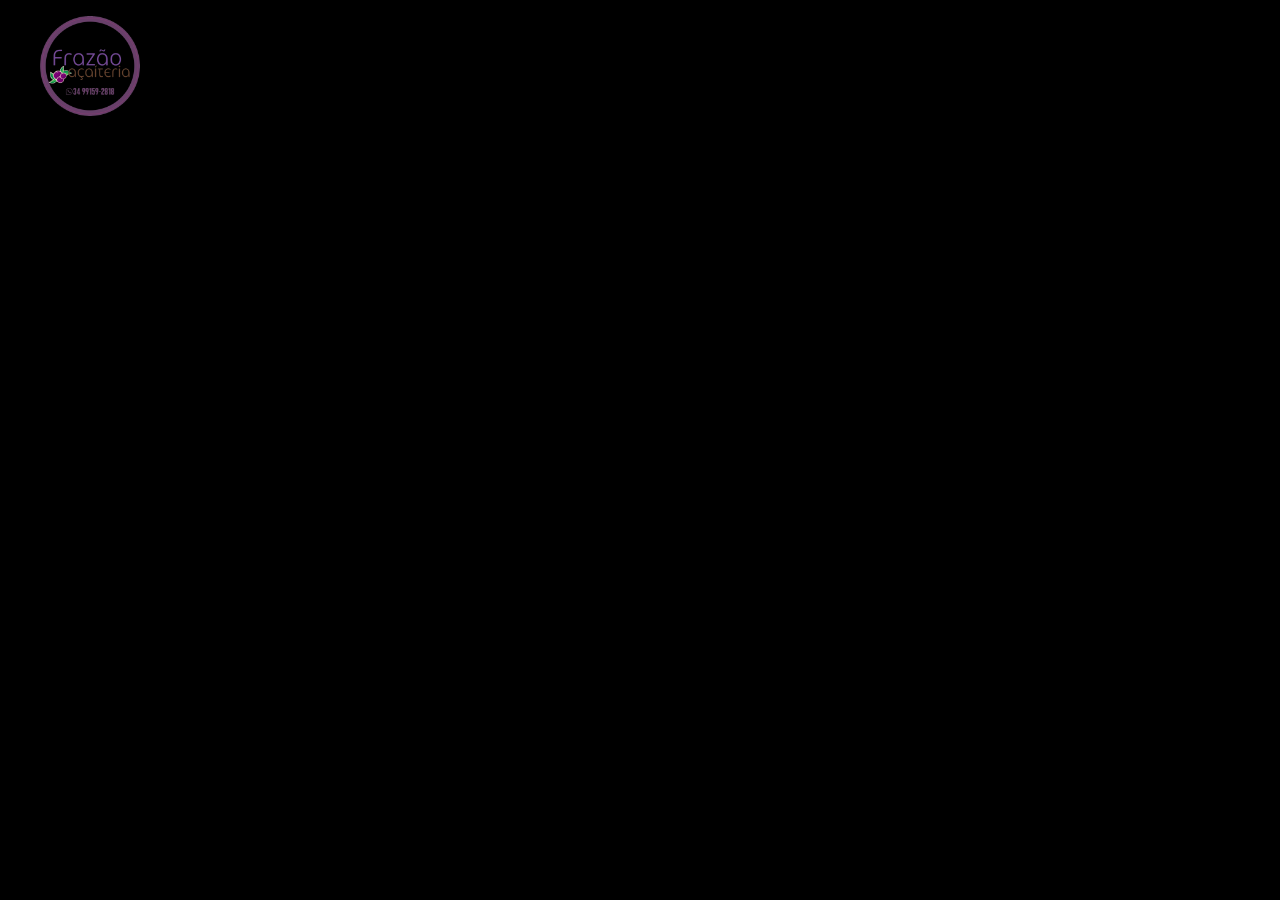
==== index.html @ e11157bc "tentativa_one" ====
<!DOCTYPE html>
<html lang="pt-br">
<head>
    <link rel="stylesheet" href="css/style.css"> 
    <meta charset="UTF-8">
    <meta name="viewport" content="width=device-width, initial-scale=1.0">
    <title>Frazao Acateria</title>
</head>
<body>
    <ul>
        <li>
            <img src="img/e2b0fdc6-7df9-4eaa-b51e-84e45c565504.png"  class="img-logo">
        </li>
    </ul>
    <div class="texto"> <!-- Caixa -->
        <h1 class="titulo">FRAZÃO AÇAITERIA</h1> <!-- Título -->
        <p class="descricao">Stranger Things é uma série de ficção científica criada pelos irmãos Duffer para a
            Netflix. Situada na cidade ficcional de Hawkins, Indiana, a trama começa no ano de 1983 com o
            desaparecimento do garoto Will.</p>
        <a class="link-info">Mais Informações</a>
    </div>
</body>
</html>
---- css/style.css ----
@import url('https://fonts.googleapis.com/css2?family=Montserrat:ital,wght@0,100..900;1,100..900&display=swap');

body {
    background-color: #000;
    margin: 0;
    padding: 0;
    font-family: "Montserrat", sans-serif;
    position: relative;
    padding-bottom: 100px;
}

.img-logo {
    height: 100px;  /* Altura */
}

.texto {
    position: absolute;
    bottom: 500px;   /* TOP - CIMA, BOTTOM - BAIXO, LEFT - ESQUERDA, RIGHT- DIREITA */
    left: 5%;
    width: 35%;
    z-index: 3;
}

.titulo {
    color: white;
    font-size: 80px;  /* Tamanho da fonte */
    margin-bottom: 5px;
    font-weight: bold; /* Grossura da fonte */
}

.descricao {
    color: white;
    font-size: 20px;
    margin-bottom: 20px;
}
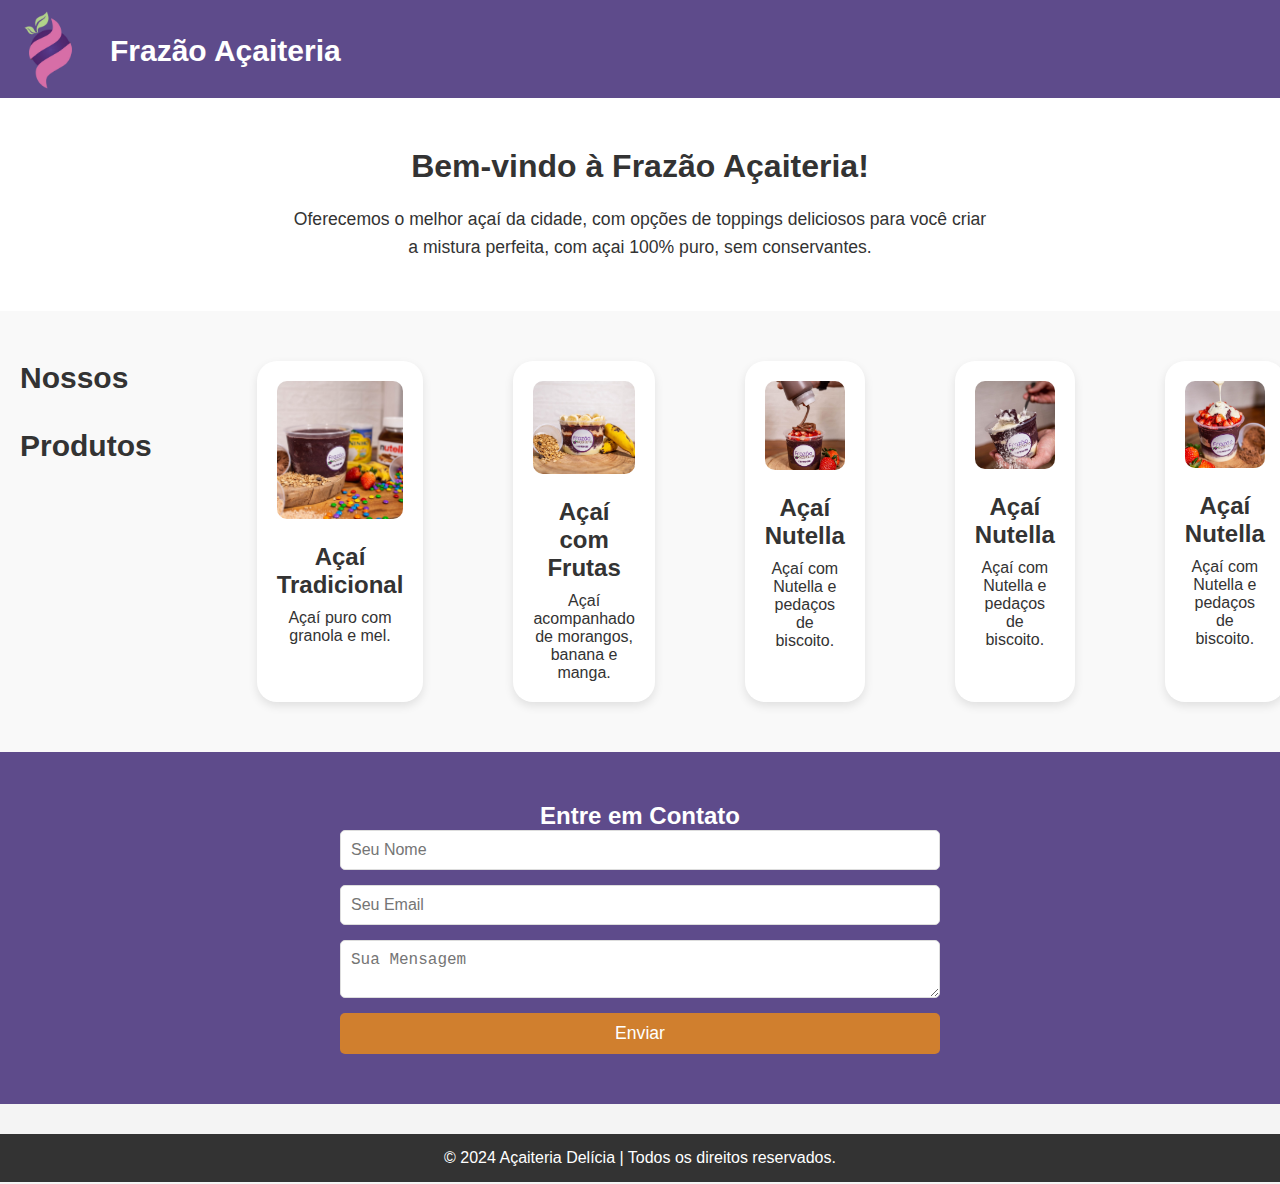
==== commit f81701f2: "up" ====
--- a/index.html
+++ b/index.html
@@ -1,23 +1,96 @@
 <!DOCTYPE html>
 <html lang="pt-br">
 <head>
-    <link rel="stylesheet" href="css/style.css"> 
     <meta charset="UTF-8">
     <meta name="viewport" content="width=device-width, initial-scale=1.0">
-    <title>Frazao Acateria</title>
+    <meta http-equiv="X-UA-Compatible" content="ie=edge">
+    <title>Frazão Açaiteria</title>
+    <link rel="stylesheet" href="css/style.css">
 </head>
 <body>
-    <ul>
-        <li>
-            <img src="img/e2b0fdc6-7df9-4eaa-b51e-84e45c565504.png"  class="img-logo">
-        </li>
-    </ul>
-    <div class="texto"> <!-- Caixa -->
-        <h1 class="titulo">FRAZÃO AÇAITERIA</h1> <!-- Título -->
-        <p class="descricao">Stranger Things é uma série de ficção científica criada pelos irmãos Duffer para a
-            Netflix. Situada na cidade ficcional de Hawkins, Indiana, a trama começa no ano de 1983 com o
-            desaparecimento do garoto Will.</p>
-        <a class="link-info">Mais Informações</a>
-    </div>
+    <!-- Cabeçalho -->
+    <header class="cabeçalho">
+        <div class="logo">
+            <img src="img/logo.png" class="img-logo">
+            <h1 class="title">Frazão Açaiteria</h1>
+        </div>
+        <nav>
+            <ul>
+                <li>
+                    <a href="#sobre">Sobre</a>
+                </li>
+                <li>
+                    <a href="#produtos">Produtos</a>
+                </li>
+                <li>
+                    <a href="#contato">Contato</a>
+                </li>
+            </ul>
+        </nav>
+    </header>
+
+    <!-- Seção sobre -->
+    <section id="sobre" class="sobre">
+        <h2>Bem-vindo à Frazão Açaiteria!</h2>
+        <p>Oferecemos o melhor açaí da cidade, com opções de toppings deliciosos para você criar a mistura perfeita, com açai 100% puro, sem conservantes.</p>
+    </section>
+
+    <!-- Seção Produtos -->
+    <section id="produtos" class="produtos">
+        <h2>Nossos<br><br>Produtos</h2>
+        <div class="card">
+            <img src="img/img 1.jpg" alt="Açaí Tradicional">
+            <h3>Açaí Tradicional</h3>
+            <p>Açaí puro com granola e mel.</p>
+        </div>
+        <div class="card-1">
+            <img src="img/img 2.jpg" alt="Açaí com Frutas">
+            <h3>Açaí com Frutas</h3>
+            <p>Açaí acompanhado de morangos, banana e manga.</p>
+        </div>
+        <div class="card-2">
+            <img src="img/img 3.jpg" alt="Açaí Nutella">
+            <h3>Açaí Nutella</h3>
+            <p>Açaí com Nutella e pedaços de biscoito.</p>
+        </div>
+        <div class="card-3">
+            <img src="img/img 4.jpg" alt="Açaí Nutella">
+            <h3>Açaí Nutella</h3>
+            <p>Açaí com Nutella e pedaços de biscoito.</p>
+        </div>
+        <div class="card-4">
+            <img src="img/img 5.jpg" alt="Açaí Nutella">
+            <h3>Açaí Nutella</h3>
+            <p>Açaí com Nutella e pedaços de biscoito.</p>
+        </div>
+        <div class="card-5">
+            <img src="img/img 6.jpg" alt="Açaí Nutella">
+            <h3>Açaí Nutella</h3>
+            <p>Açaí com Nutella e pedaços de biscoito.</p>
+        </div>
+        <div class="card-6">
+            <img src="img/img 7.jpg" alt="Açaí Nutella">
+            <h3>Açaí Nutella</h3>
+            <p>Açaí com Nutella e pedaços de biscoito.</p>
+        </div>
+    </section>
+
+    <!-- Seção Contato -->
+    <section id="contato" class="contato">
+        <h2>Entre em Contato</h2>
+        <form id="form-contato">
+            <input type="text" id="nome" placeholder="Seu Nome" required>
+            <input type="email" id="email" placeholder="Seu Email" required>
+            <textarea id="mensagem" placeholder="Sua Mensagem" required></textarea>
+            <button type="submit">Enviar</button>
+        </form>
+    </section>
+
+    <!-- Rodapé -->
+    <footer>
+        <p>&copy; 2024 Açaiteria Delícia | Todos os direitos reservados.</p>
+    </footer>
+
+    <script src="js/script_1.js"></script>
 </body>
-</html>+</html>
--- a/css/style.css
+++ b/css/style.css
@@ -1,35 +1,310 @@
-@import url('https://fonts.googleapis.com/css2?family=Montserrat:ital,wght@0,100..900;1,100..900&display=swap');
-
-body {
-    background-color: #000;
+/* Resetando estilos padrões */
+* {
     margin: 0;
     padding: 0;
-    font-family: "Montserrat", sans-serif;
-    position: relative;
-    padding-bottom: 100px;
+    box-sizing: border-box;
+}
+
+/* Corpo e fontes */
+body {
+    font-family: 'Arial', sans-serif;
+    background-color: #f4f4f4;
+    color: #333;
+}
+
+/* Cabeçalho */
+.cabeçalho {
+    background-color: #5e4b8b;
+    padding-bottom: 30px;
 }
 
 .img-logo {
-    height: 100px;  /* Altura */
-}
-
-.texto {
-    position: absolute;
-    bottom: 500px;   /* TOP - CIMA, BOTTOM - BAIXO, LEFT - ESQUERDA, RIGHT- DIREITA */
-    left: 5%;
-    width: 35%;
-    z-index: 3;
-}
-
-.titulo {
-    color: white;
-    font-size: 80px;  /* Tamanho da fonte */
-    margin-bottom: 5px;
-    font-weight: bold; /* Grossura da fonte */
-}
-
-.descricao {
-    color: white;
-    font-size: 20px;
-    margin-bottom: 20px;
-}
+    width: 100px;
+    /*altura*/
+    margin-top: 0px;
+    margin-left: 0px;
+}
+
+.title {
+    font-size: 30px;
+    color: white;
+    margin-left: 110px;
+    margin-top: -70px;
+}
+
+header nav ul {
+    list-style: none;
+    display: flex;
+    margin-left: 1300px;
+}
+
+header nav ul li {
+    margin-left: 20px;
+    margin-top: -30px;
+}
+
+header nav ul li a {
+    text-decoration: none;
+    color: white;
+    font-size: 25px;
+    
+}
+
+header nav ul li a:hover {
+    text-decoration: underline;
+    margin-top: 20px;
+}
+
+/* Seção Sobre */
+.sobre {
+    padding: 50px 20px;
+    background-color: #fff;
+    text-align: center;
+}
+
+.sobre h2 {
+    font-size: 2rem;
+    margin-bottom: 20px;
+}
+
+.sobre p {
+    font-size: 1.1rem;
+    line-height: 1.6;
+    max-width: 700px;
+    margin: 0 auto;
+}
+
+/* Seção Produtos */
+.produtos {
+    display: flex;
+    gap: 20px;
+    padding: 50px 20px;
+    background-color: #f9f9f9;
+}
+
+.produtos h2 {
+    font-size: 30px;
+    width: 200%;
+    margin-bottom: 100px;
+}
+
+.card {
+    background-color: white;
+    padding: 20px;
+    border-radius: 20px;
+    text-align: center;
+    width: auto;
+    box-shadow: 0 4px 10px rgba(0, 0, 0, 0.1);
+    margin-left: 85px;
+}
+
+.card-1 {
+    background-color: white;
+    padding: 20px;
+    border-radius: 20px;
+    text-align: center;
+    width: auto;
+    box-shadow: 0 4px 10px rgba(0, 0, 0, 0.1);
+    margin-left: 70px;
+}
+
+.card-2 {
+    background-color: white;
+    padding: 20px;
+    border-radius: 20px;
+    text-align: center;
+    width: auto;
+    box-shadow: 0 4px 10px rgba(0, 0, 0, 0.1);
+    margin-left: 70px;
+}
+
+.card-3 {
+    background-color: white;
+    padding: 20px;
+    border-radius: 20px;
+    text-align: center;
+    width: auto;
+    box-shadow: 0 4px 10px rgba(0, 0, 0, 0.1);
+    margin-left: 70px;
+}
+
+.card-4 {
+    background-color: white;
+    padding: 20px;
+    border-radius: 20px;
+    text-align: center;
+    width: auto;
+    box-shadow: 0 4px 10px rgba(0, 0, 0, 0.1);
+    margin-left: 70px;
+}
+
+.card-5 {
+    background-color: white;
+    padding: 20px;
+    border-radius: 20px;
+    text-align: center;
+    width: auto;
+    box-shadow: 0 4px 10px rgba(0, 0, 0, 0.1);
+    margin-left: 70px;
+}
+
+.card-6 {
+    background-color: white;
+    padding: 20px;
+    border-radius: 20px;
+    text-align: center;
+    width: auto;
+    box-shadow: 0 4px 10px rgba(0, 0, 0, 0.1);
+    margin-left: 70px;
+}
+
+
+.card img {
+    width: 100%;
+    height: auto;
+    border-radius: 10px;
+    margin-bottom: 20px;
+}
+
+.card-1 img {
+    width: 100%;
+    height: auto;
+    border-radius: 10px;
+    margin-bottom: 20px;
+}
+
+.card-2 img {
+    width: 100%;
+    height: auto;
+    border-radius: 10px;
+    margin-bottom: 20px;
+}
+
+.card-3 img {
+    width: 100%;
+    height: auto;
+    border-radius: 10px;
+    margin-bottom: 20px;
+}
+
+.card-4 img {
+    width: 100%;
+    height: auto;
+    border-radius: 10px;
+    margin-bottom: 20px;
+}
+
+.card-5 img {
+    width: 100%;
+    height: auto;
+    border-radius: 10px;
+    margin-bottom: 20px;
+}
+
+.card-6 img {
+    width: 100%;
+    height: auto;
+    border-radius: 10px;
+    margin-bottom: 20px;
+}
+
+
+.card h3 {
+    font-size: 1.5rem;
+    margin-bottom: 10px;
+}
+
+.card-1 h3 {
+    font-size: 1.5rem;
+    margin-bottom: 10px;
+}
+
+.card-2 h3 {
+    font-size: 1.5rem;
+    margin-bottom: 10px;
+}
+
+.card-3 h3 {
+    font-size: 1.5rem;
+    margin-bottom: 10px;
+}
+
+.card-4 h3 {
+    font-size: 1.5rem;
+    margin-bottom: 10px;
+}
+
+.card-5 h3 {
+    font-size: 1.5rem;
+    margin-bottom: 10px;
+}
+
+.card-6 h3 {
+    font-size: 1.5rem;
+    margin-bottom: 10px;
+}
+
+/* Seção Contato */
+.contato {
+    background-color: #5e4b8b;
+    color: white;
+    padding: 50px 20px;
+    text-align: center;
+}
+
+.contato form {
+    display: flex;
+    flex-direction: column;
+    gap: 15px;
+    max-width: 600px;
+    margin: 0 auto;
+}
+
+.contato input, .contato textarea {
+    padding: 10px;
+    font-size: 1rem;
+    border-radius: 5px;
+    border: 1px solid #ddd;
+    width: 100%;
+}
+
+.contato button {
+    padding: 10px 20px;
+    font-size: 1.1rem;
+    background-color: #d07f2e;
+    color: white;
+    border: none;
+    border-radius: 5px;
+    cursor: pointer;
+}
+
+.contato button:hover {
+    background-color: #b26922;
+}
+
+/* Rodapé */
+footer {
+    background-color: #333;
+    color: white;
+    text-align: center;
+    padding: 15px;
+    margin-top: 30px;
+}
+
+/* Responsividade */
+@media (max-width: 768px) {
+    .produtos {
+        flex-direction: column;
+        align-items: center;
+    }
+
+    header nav ul {
+        flex-direction: column;
+        align-items: center;
+        margin-top: 10px;
+    }
+
+    header nav ul li {
+        margin: 10px 0;
+    }
+}
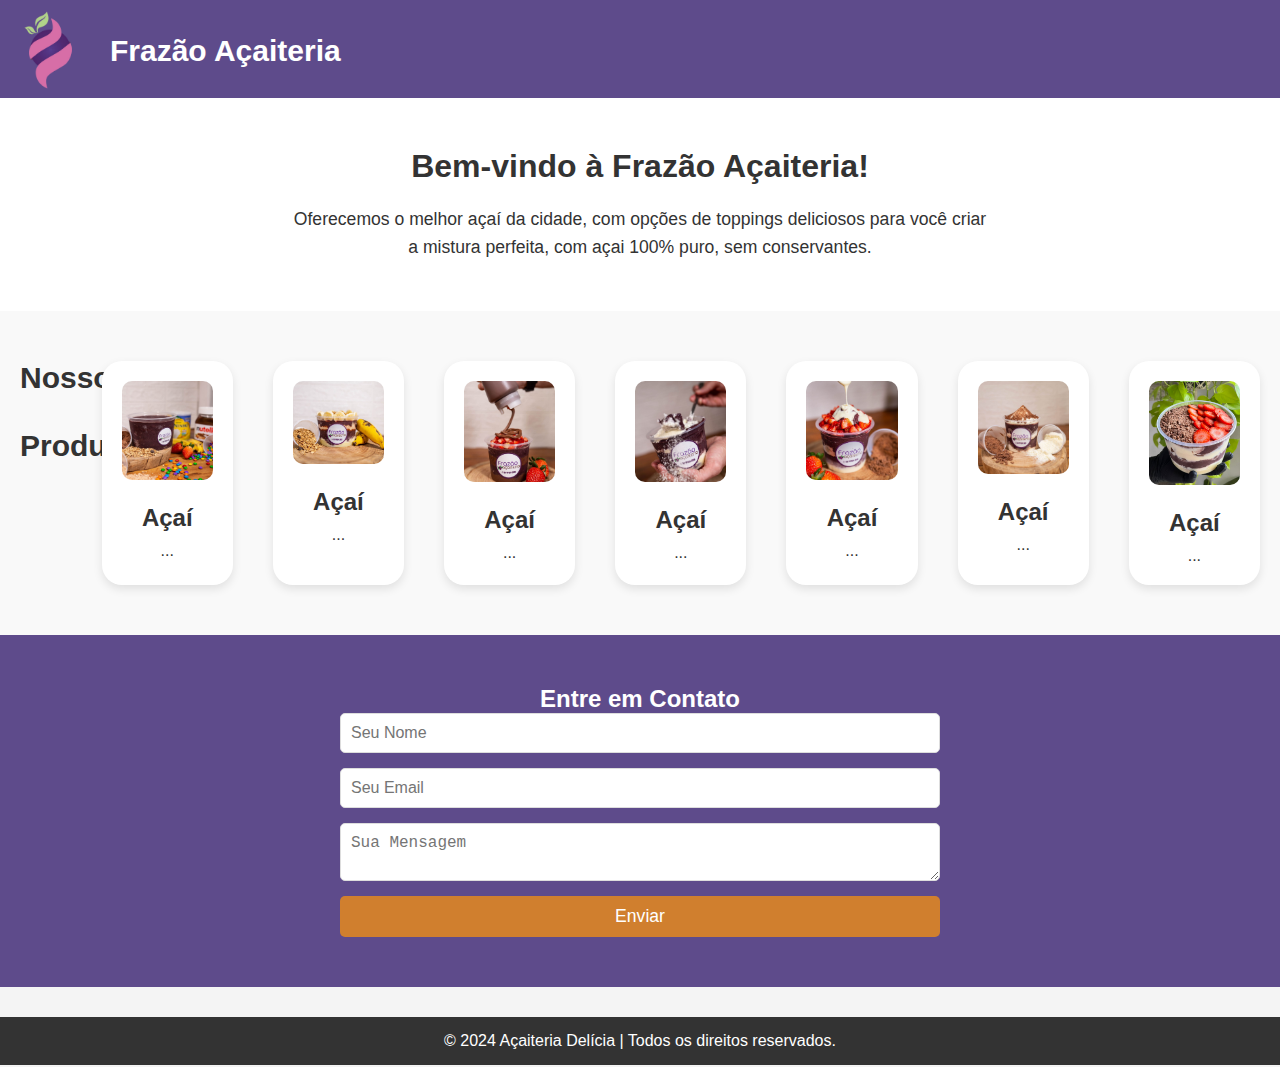
==== commit 91515ea8: "up" ====
--- a/index.html
+++ b/index.html
@@ -40,38 +40,38 @@
         <h2>Nossos<br><br>Produtos</h2>
         <div class="card">
             <img src="img/img 1.jpg" alt="Açaí Tradicional">
-            <h3>Açaí Tradicional</h3>
-            <p>Açaí puro com granola e mel.</p>
+            <h3>Açaí</h3>
+            <p>...</p>
         </div>
         <div class="card-1">
             <img src="img/img 2.jpg" alt="Açaí com Frutas">
-            <h3>Açaí com Frutas</h3>
-            <p>Açaí acompanhado de morangos, banana e manga.</p>
+            <h3>Açaí</h3>
+            <p>...</p>
         </div>
         <div class="card-2">
             <img src="img/img 3.jpg" alt="Açaí Nutella">
-            <h3>Açaí Nutella</h3>
-            <p>Açaí com Nutella e pedaços de biscoito.</p>
+            <h3>Açaí</h3>
+            <p>...</p>
         </div>
         <div class="card-3">
             <img src="img/img 4.jpg" alt="Açaí Nutella">
-            <h3>Açaí Nutella</h3>
-            <p>Açaí com Nutella e pedaços de biscoito.</p>
+            <h3>Açaí</h3>
+            <p>...</p>
         </div>
         <div class="card-4">
             <img src="img/img 5.jpg" alt="Açaí Nutella">
-            <h3>Açaí Nutella</h3>
-            <p>Açaí com Nutella e pedaços de biscoito.</p>
+            <h3>Açaí</h3>
+            <p>...</p>
         </div>
         <div class="card-5">
             <img src="img/img 6.jpg" alt="Açaí Nutella">
-            <h3>Açaí Nutella</h3>
-            <p>Açaí com Nutella e pedaços de biscoito.</p>
+            <h3>Açaí</h3>
+            <p>...</p>
         </div>
         <div class="card-6">
             <img src="img/img 7.jpg" alt="Açaí Nutella">
-            <h3>Açaí Nutella</h3>
-            <p>Açaí com Nutella e pedaços de biscoito.</p>
+            <h3>Açaí</h3>
+            <p>...</p>
         </div>
     </section>
 
--- a/css/style.css
+++ b/css/style.css
@@ -93,9 +93,9 @@
     padding: 20px;
     border-radius: 20px;
     text-align: center;
-    width: auto;
-    box-shadow: 0 4px 10px rgba(0, 0, 0, 0.1);
-    margin-left: 85px;
+    width: 2000px;
+    box-shadow: 0 4px 10px rgba(0, 0, 0, 0.1);
+    margin-left: -70px;
 }
 
 .card-1 {
@@ -103,9 +103,9 @@
     padding: 20px;
     border-radius: 20px;
     text-align: center;
-    width: auto;
-    box-shadow: 0 4px 10px rgba(0, 0, 0, 0.1);
-    margin-left: 70px;
+    width: 2000px;
+    box-shadow: 0 4px 10px rgba(0, 0, 0, 0.1);
+    margin-left: 20px;
 }
 
 .card-2 {
@@ -113,9 +113,9 @@
     padding: 20px;
     border-radius: 20px;
     text-align: center;
-    width: auto;
-    box-shadow: 0 4px 10px rgba(0, 0, 0, 0.1);
-    margin-left: 70px;
+    width: 2000px;
+    box-shadow: 0 4px 10px rgba(0, 0, 0, 0.1);
+    margin-left: 20px;
 }
 
 .card-3 {
@@ -123,9 +123,9 @@
     padding: 20px;
     border-radius: 20px;
     text-align: center;
-    width: auto;
-    box-shadow: 0 4px 10px rgba(0, 0, 0, 0.1);
-    margin-left: 70px;
+    width: 2000px;
+    box-shadow: 0 4px 10px rgba(0, 0, 0, 0.1);
+    margin-left: 20px;
 }
 
 .card-4 {
@@ -133,9 +133,9 @@
     padding: 20px;
     border-radius: 20px;
     text-align: center;
-    width: auto;
-    box-shadow: 0 4px 10px rgba(0, 0, 0, 0.1);
-    margin-left: 70px;
+    width: 2000px;
+    box-shadow: 0 4px 10px rgba(0, 0, 0, 0.1);
+    margin-left: 20px;
 }
 
 .card-5 {
@@ -143,9 +143,9 @@
     padding: 20px;
     border-radius: 20px;
     text-align: center;
-    width: auto;
-    box-shadow: 0 4px 10px rgba(0, 0, 0, 0.1);
-    margin-left: 70px;
+    width: 2000px;
+    box-shadow: 0 4px 10px rgba(0, 0, 0, 0.1);
+    margin-left: 20px;
 }
 
 .card-6 {
@@ -153,9 +153,9 @@
     padding: 20px;
     border-radius: 20px;
     text-align: center;
-    width: auto;
-    box-shadow: 0 4px 10px rgba(0, 0, 0, 0.1);
-    margin-left: 70px;
+    width: 2000px;
+    box-shadow: 0 4px 10px rgba(0, 0, 0, 0.1);
+    margin-left: 20px;
 }
 
 
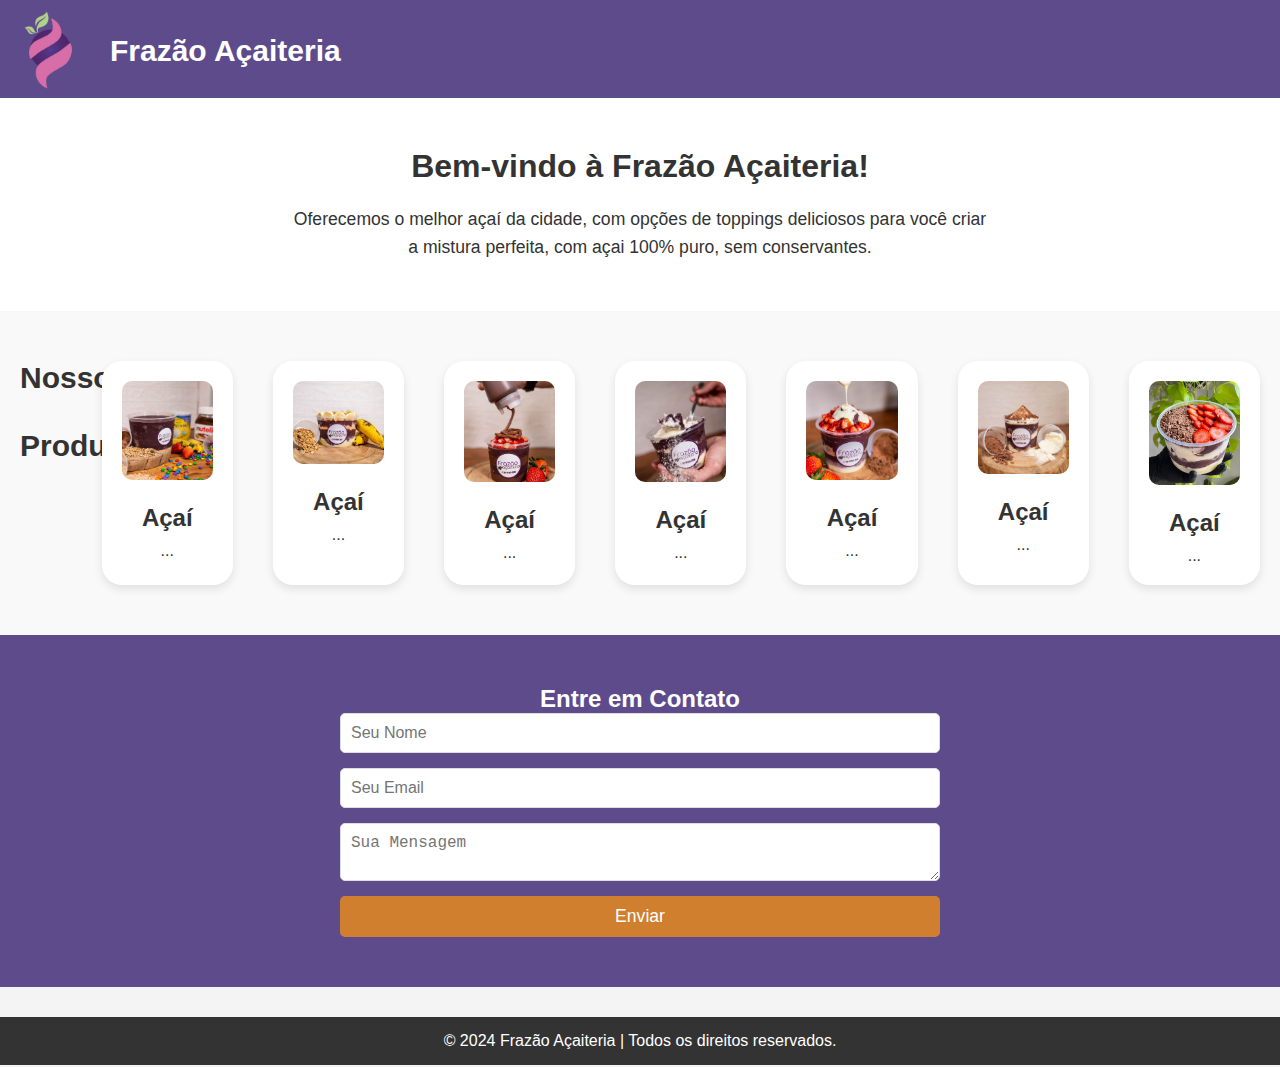
==== commit e01533c1: "up" ====
--- a/index.html
+++ b/index.html
@@ -88,7 +88,7 @@
 
     <!-- Rodapé -->
     <footer>
-        <p>&copy; 2024 Açaiteria Delícia | Todos os direitos reservados.</p>
+        <p>&copy; 2024 Frazão Açaiteria | Todos os direitos reservados.</p>
     </footer>
 
     <script src="js/script_1.js"></script>
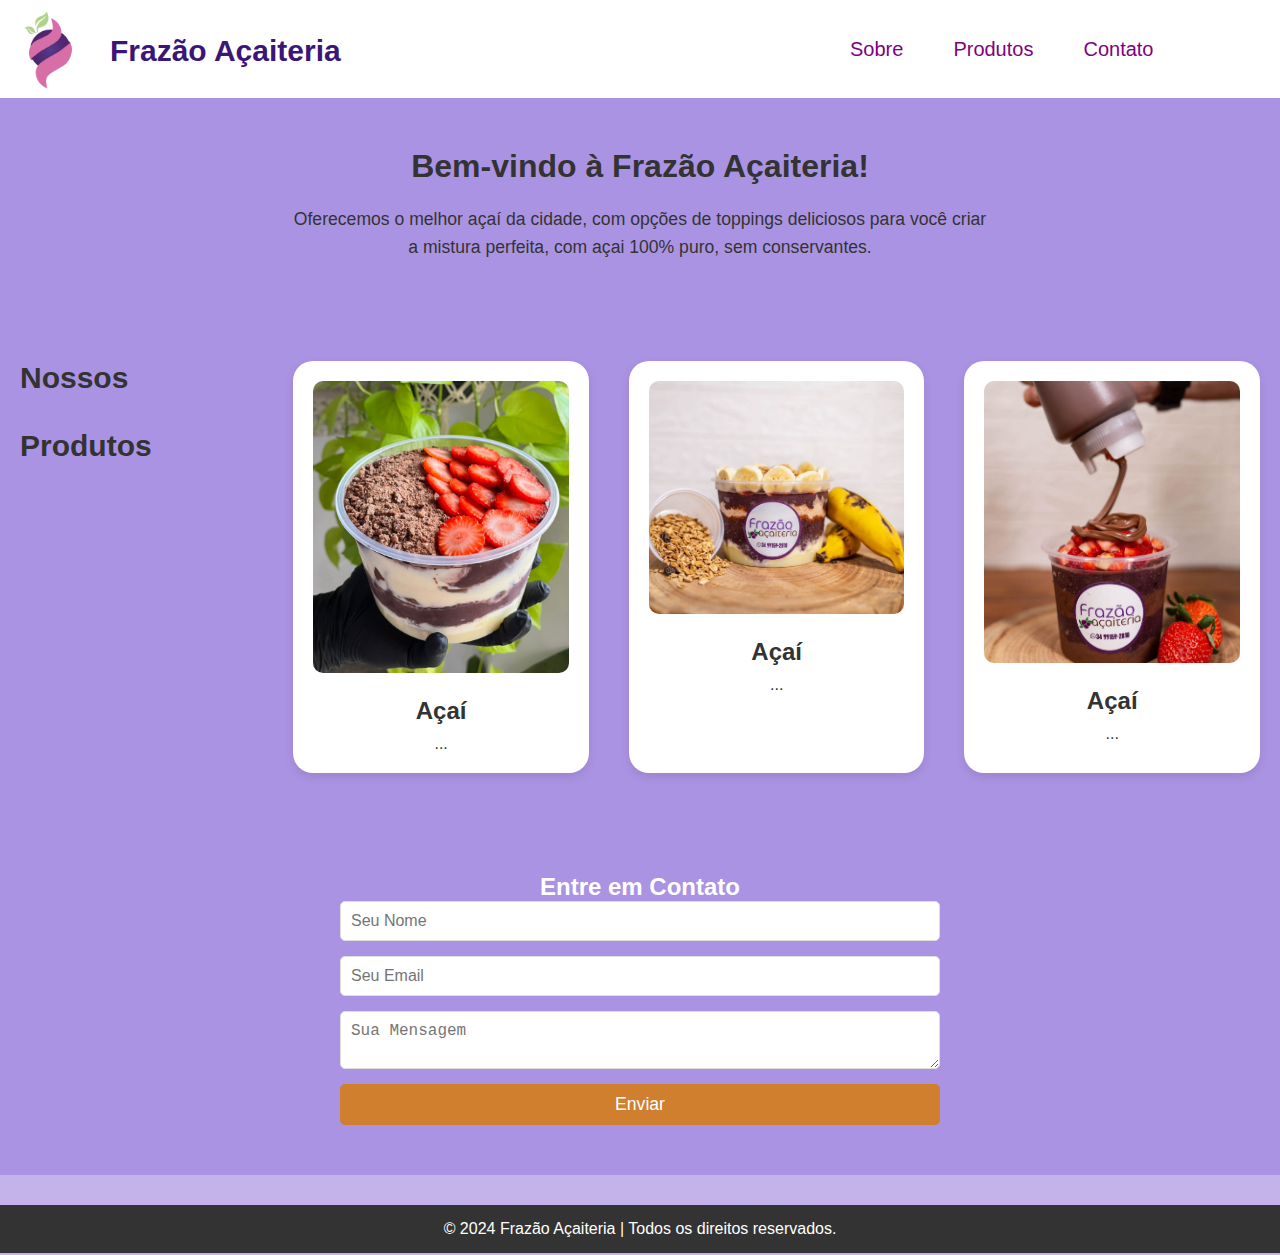
==== commit 079faa83: "up" ====
--- a/index.html
+++ b/index.html
@@ -39,7 +39,7 @@
     <section id="produtos" class="produtos">
         <h2>Nossos<br><br>Produtos</h2>
         <div class="card">
-            <img src="img/img 1.jpg" alt="Açaí Tradicional">
+            <img src="img/img 7.jpg" alt="Açaí Tradicional">
             <h3>Açaí</h3>
             <p>...</p>
         </div>
@@ -50,26 +50,6 @@
         </div>
         <div class="card-2">
             <img src="img/img 3.jpg" alt="Açaí Nutella">
-            <h3>Açaí</h3>
-            <p>...</p>
-        </div>
-        <div class="card-3">
-            <img src="img/img 4.jpg" alt="Açaí Nutella">
-            <h3>Açaí</h3>
-            <p>...</p>
-        </div>
-        <div class="card-4">
-            <img src="img/img 5.jpg" alt="Açaí Nutella">
-            <h3>Açaí</h3>
-            <p>...</p>
-        </div>
-        <div class="card-5">
-            <img src="img/img 6.jpg" alt="Açaí Nutella">
-            <h3>Açaí</h3>
-            <p>...</p>
-        </div>
-        <div class="card-6">
-            <img src="img/img 7.jpg" alt="Açaí Nutella">
             <h3>Açaí</h3>
             <p>...</p>
         </div>
--- a/css/style.css
+++ b/css/style.css
@@ -8,13 +8,13 @@
 /* Corpo e fontes */
 body {
     font-family: 'Arial', sans-serif;
-    background-color: #f4f4f4;
+    background-color: #997cdd93;
     color: #333;
 }
 
 /* Cabeçalho */
 .cabeçalho {
-    background-color: #5e4b8b;
+    background-color: white;
     padding-bottom: 30px;
 }
 
@@ -27,7 +27,7 @@
 
 .title {
     font-size: 30px;
-    color: white;
+    color: rgb(59, 22, 119);
     margin-left: 110px;
     margin-top: -70px;
 }
@@ -35,18 +35,18 @@
 header nav ul {
     list-style: none;
     display: flex;
-    margin-left: 1300px;
+    margin-left: 800px;
 }
 
 header nav ul li {
-    margin-left: 20px;
+    margin-left: 50px;
     margin-top: -30px;
 }
 
 header nav ul li a {
     text-decoration: none;
-    color: white;
-    font-size: 25px;
+    color: purple;
+    font-size: 20px;
     
 }
 
@@ -58,7 +58,7 @@
 /* Seção Sobre */
 .sobre {
     padding: 50px 20px;
-    background-color: #fff;
+    background-color: #997cdd93;
     text-align: center;
 }
 
@@ -79,7 +79,7 @@
     display: flex;
     gap: 20px;
     padding: 50px 20px;
-    background-color: #f9f9f9;
+    background-color: #997cdd93;
 }
 
 .produtos h2 {
@@ -246,7 +246,7 @@
 
 /* Seção Contato */
 .contato {
-    background-color: #5e4b8b;
+    background-color: #997cdd93;
     color: white;
     padding: 50px 20px;
     text-align: center;
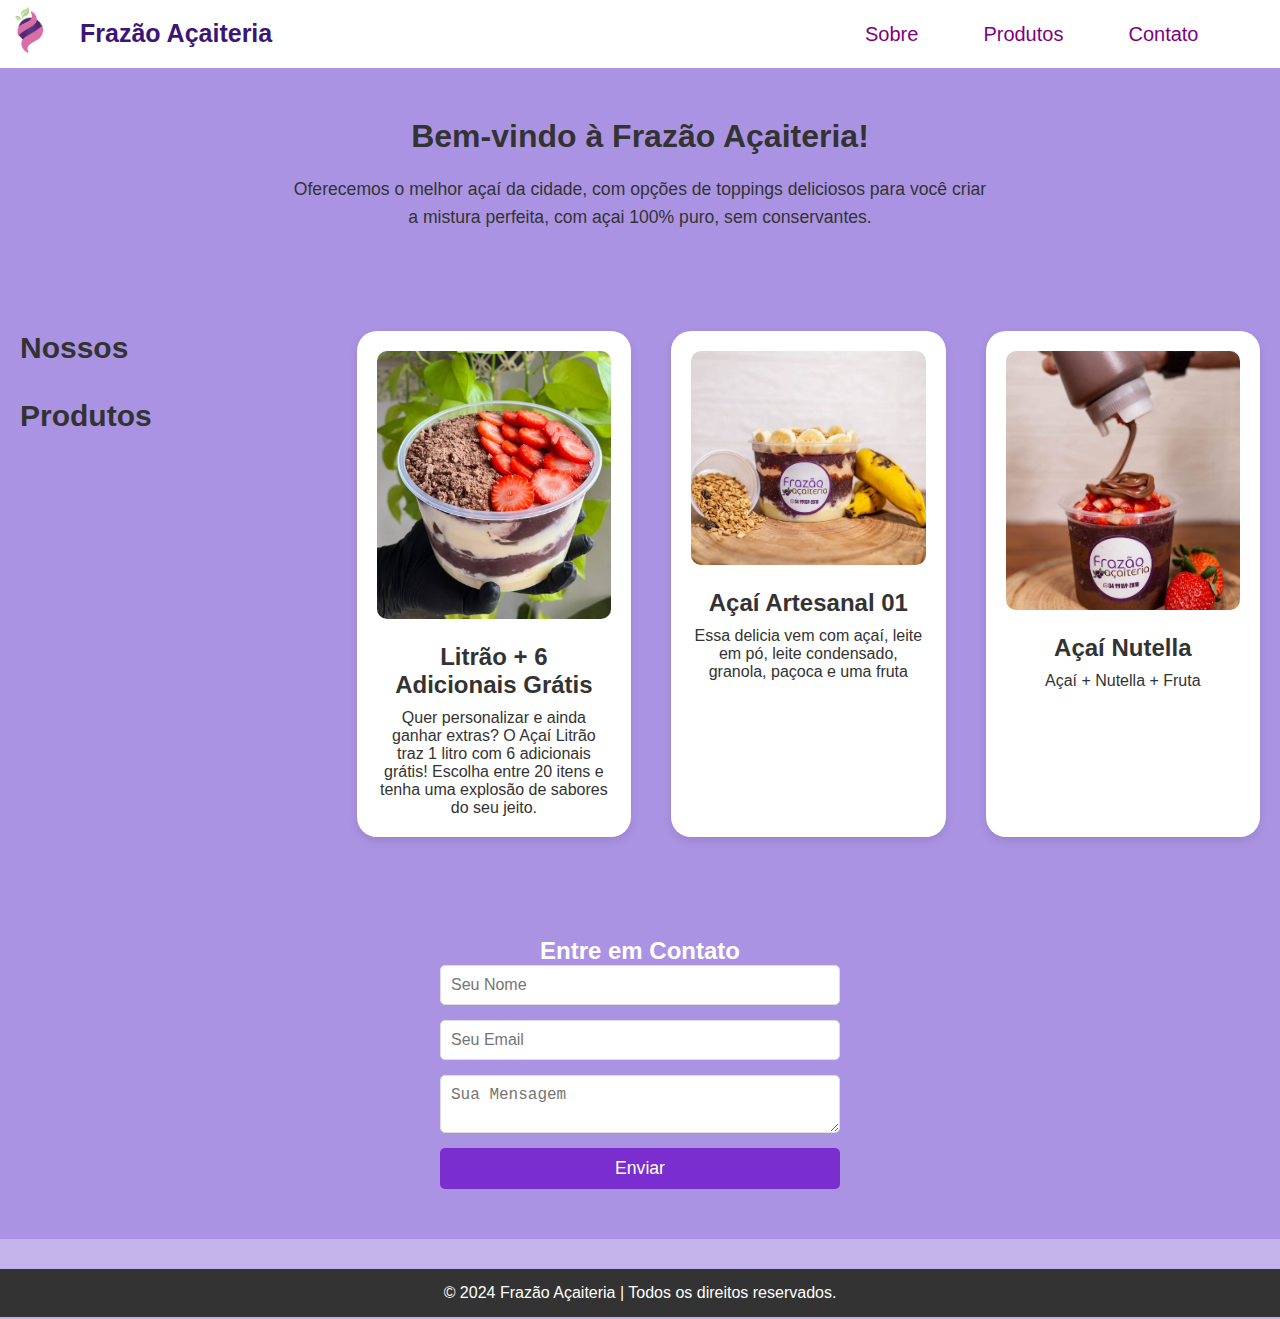
==== commit 3938254c: "up" ====
--- a/index.html
+++ b/index.html
@@ -40,18 +40,18 @@
         <h2>Nossos<br><br>Produtos</h2>
         <div class="card">
             <img src="img/img 7.jpg" alt="Açaí Tradicional">
-            <h3>Açaí</h3>
-            <p>...</p>
+            <h3>Litrão + 6 Adicionais Grátis</h3>
+            <p>Quer personalizar e ainda ganhar extras? O Açaí Litrão traz 1 litro com 6 adicionais grátis! Escolha entre 20 itens e tenha uma explosão de sabores do seu jeito.</p>
         </div>
         <div class="card-1">
             <img src="img/img 2.jpg" alt="Açaí com Frutas">
-            <h3>Açaí</h3>
-            <p>...</p>
+            <h3>Açaí Artesanal 01</h3>
+            <p>Essa delicia vem com açaí, leite em pó, leite condensado, granola, paçoca e uma fruta</p>
         </div>
         <div class="card-2">
             <img src="img/img 3.jpg" alt="Açaí Nutella">
-            <h3>Açaí</h3>
-            <p>...</p>
+            <h3>Açaí Nutella</h3>
+            <p>Açaí + Nutella + Fruta</p>
         </div>
     </section>
 
--- a/css/style.css
+++ b/css/style.css
@@ -15,21 +15,21 @@
 /* Cabeçalho */
 .cabeçalho {
     background-color: white;
-    padding-bottom: 30px;
+    padding-bottom: 20px;
 }
 
 .img-logo {
-    width: 100px;
+    width: 60px;
     /*altura*/
     margin-top: 0px;
     margin-left: 0px;
 }
 
 .title {
-    font-size: 30px;
+    font-size: 25px;
     color: rgb(59, 22, 119);
-    margin-left: 110px;
-    margin-top: -70px;
+    margin-left: 80px;
+    margin-top: -45px;
 }
 
 header nav ul {
@@ -39,8 +39,8 @@
 }
 
 header nav ul li {
-    margin-left: 50px;
-    margin-top: -30px;
+    margin-left: 65px;
+    margin-top: -25px;
 }
 
 header nav ul li a {
@@ -95,7 +95,7 @@
     text-align: center;
     width: 2000px;
     box-shadow: 0 4px 10px rgba(0, 0, 0, 0.1);
-    margin-left: -70px;
+    margin-left: 20px;
 }
 
 .card-1 {
@@ -118,47 +118,6 @@
     margin-left: 20px;
 }
 
-.card-3 {
-    background-color: white;
-    padding: 20px;
-    border-radius: 20px;
-    text-align: center;
-    width: 2000px;
-    box-shadow: 0 4px 10px rgba(0, 0, 0, 0.1);
-    margin-left: 20px;
-}
-
-.card-4 {
-    background-color: white;
-    padding: 20px;
-    border-radius: 20px;
-    text-align: center;
-    width: 2000px;
-    box-shadow: 0 4px 10px rgba(0, 0, 0, 0.1);
-    margin-left: 20px;
-}
-
-.card-5 {
-    background-color: white;
-    padding: 20px;
-    border-radius: 20px;
-    text-align: center;
-    width: 2000px;
-    box-shadow: 0 4px 10px rgba(0, 0, 0, 0.1);
-    margin-left: 20px;
-}
-
-.card-6 {
-    background-color: white;
-    padding: 20px;
-    border-radius: 20px;
-    text-align: center;
-    width: 2000px;
-    box-shadow: 0 4px 10px rgba(0, 0, 0, 0.1);
-    margin-left: 20px;
-}
-
-
 .card img {
     width: 100%;
     height: auto;
@@ -179,35 +138,6 @@
     border-radius: 10px;
     margin-bottom: 20px;
 }
-
-.card-3 img {
-    width: 100%;
-    height: auto;
-    border-radius: 10px;
-    margin-bottom: 20px;
-}
-
-.card-4 img {
-    width: 100%;
-    height: auto;
-    border-radius: 10px;
-    margin-bottom: 20px;
-}
-
-.card-5 img {
-    width: 100%;
-    height: auto;
-    border-radius: 10px;
-    margin-bottom: 20px;
-}
-
-.card-6 img {
-    width: 100%;
-    height: auto;
-    border-radius: 10px;
-    margin-bottom: 20px;
-}
-
 
 .card h3 {
     font-size: 1.5rem;
@@ -220,26 +150,6 @@
 }
 
 .card-2 h3 {
-    font-size: 1.5rem;
-    margin-bottom: 10px;
-}
-
-.card-3 h3 {
-    font-size: 1.5rem;
-    margin-bottom: 10px;
-}
-
-.card-4 h3 {
-    font-size: 1.5rem;
-    margin-bottom: 10px;
-}
-
-.card-5 h3 {
-    font-size: 1.5rem;
-    margin-bottom: 10px;
-}
-
-.card-6 h3 {
     font-size: 1.5rem;
     margin-bottom: 10px;
 }
@@ -256,7 +166,7 @@
     display: flex;
     flex-direction: column;
     gap: 15px;
-    max-width: 600px;
+    max-width: 400px;
     margin: 0 auto;
 }
 
@@ -271,7 +181,7 @@
 .contato button {
     padding: 10px 20px;
     font-size: 1.1rem;
-    background-color: #d07f2e;
+    background-color: #7a2ed0;
     color: white;
     border: none;
     border-radius: 5px;
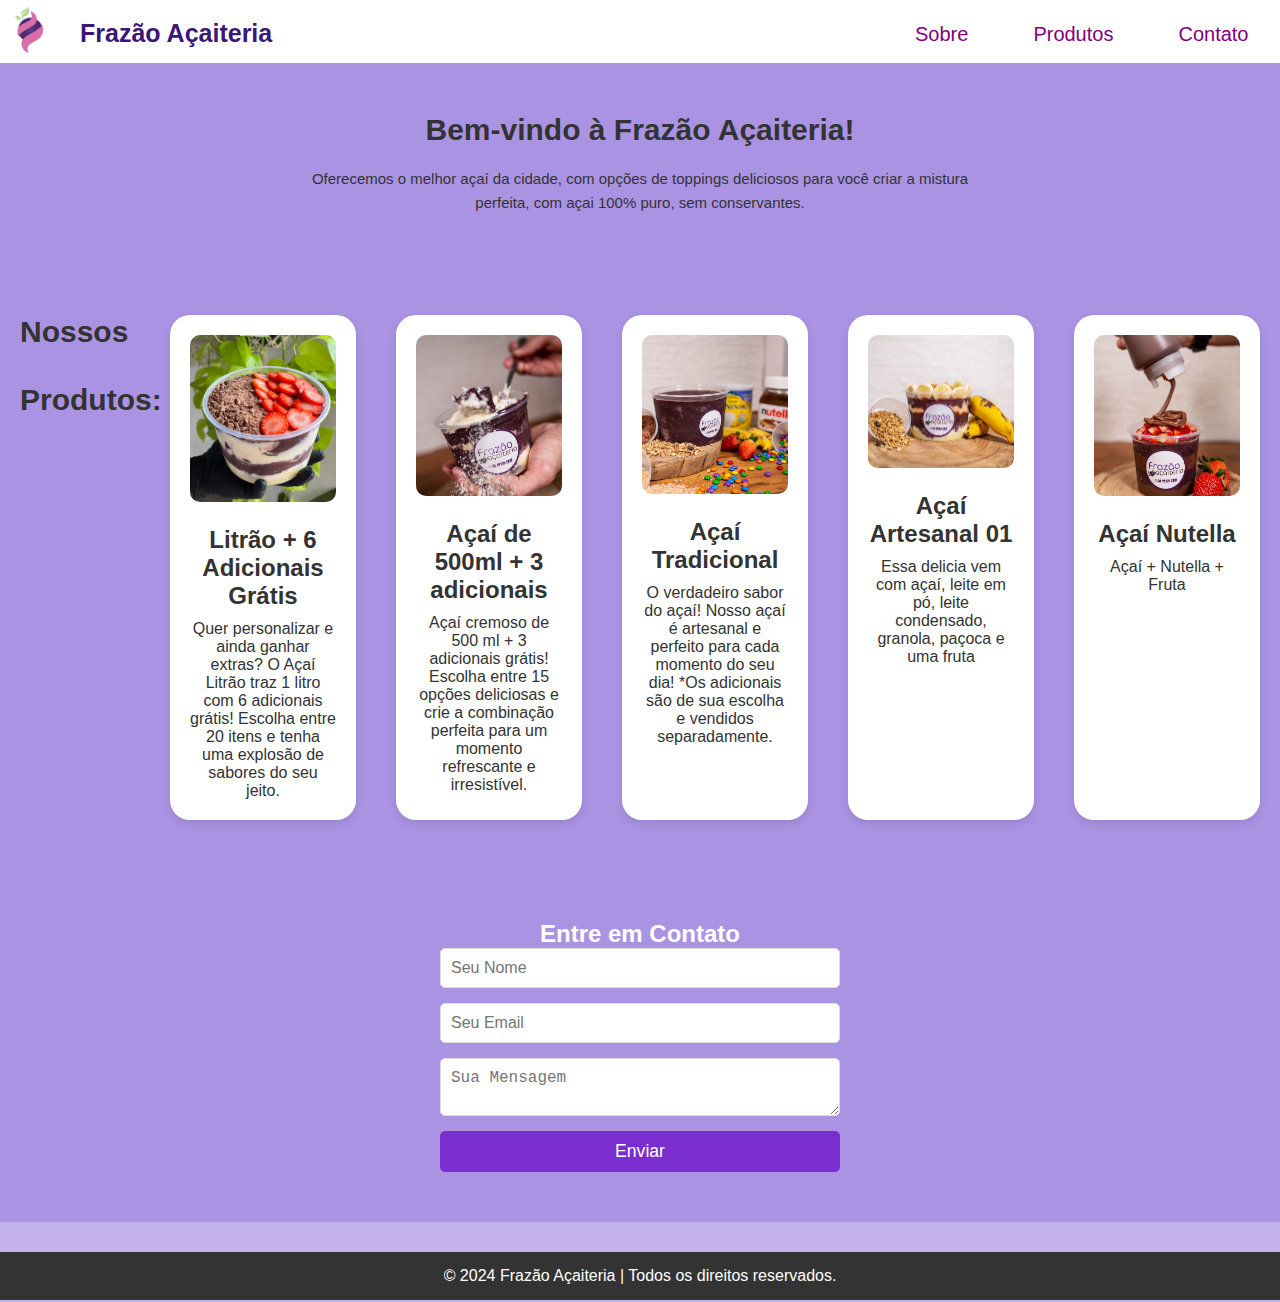
==== commit ceb0ef61: "up" ====
--- a/index.html
+++ b/index.html
@@ -37,11 +37,21 @@
 
     <!-- Seção Produtos -->
     <section id="produtos" class="produtos">
-        <h2>Nossos<br><br>Produtos</h2>
+        <h2>Nossos<br><br>Produtos:</h2>
         <div class="card">
             <img src="img/img 7.jpg" alt="Açaí Tradicional">
             <h3>Litrão + 6 Adicionais Grátis</h3>
             <p>Quer personalizar e ainda ganhar extras? O Açaí Litrão traz 1 litro com 6 adicionais grátis! Escolha entre 20 itens e tenha uma explosão de sabores do seu jeito.</p>
+        </div>
+        <div class="card-2">
+            <img src="img/img 4.jpg" alt="Açaí Nutella">
+            <h3>Açaí de 500ml + 3 adicionais</h3>
+            <p>Açaí cremoso de 500 ml + 3 adicionais grátis! Escolha entre 15 opções deliciosas e crie a combinação perfeita para um momento refrescante e irresistível.</p>
+        </div>
+        <div class="card-2">
+            <img src="img/img 1.jpg" alt="Açaí Nutella">
+            <h3>Açaí Tradicional</h3>
+            <p>O verdadeiro sabor do açaí! Nosso açaí é artesanal e perfeito para cada momento do seu dia! *Os adicionais são de sua escolha e vendidos separadamente.</p>
         </div>
         <div class="card-1">
             <img src="img/img 2.jpg" alt="Açaí com Frutas">
@@ -53,6 +63,8 @@
             <h3>Açaí Nutella</h3>
             <p>Açaí + Nutella + Fruta</p>
         </div>
+
+
     </section>
 
     <!-- Seção Contato -->
--- a/css/style.css
+++ b/css/style.css
@@ -15,7 +15,7 @@
 /* Cabeçalho */
 .cabeçalho {
     background-color: white;
-    padding-bottom: 20px;
+    padding-bottom: 15px;
 }
 
 .img-logo {
@@ -35,7 +35,7 @@
 header nav ul {
     list-style: none;
     display: flex;
-    margin-left: 800px;
+    margin-left: 850px;
 }
 
 header nav ul li {
@@ -63,12 +63,12 @@
 }
 
 .sobre h2 {
-    font-size: 2rem;
+    font-size: 30px;
     margin-bottom: 20px;
 }
 
 .sobre p {
-    font-size: 1.1rem;
+    font-size: 15px;
     line-height: 1.6;
     max-width: 700px;
     margin: 0 auto;
@@ -84,8 +84,8 @@
 
 .produtos h2 {
     font-size: 30px;
-    width: 200%;
-    margin-bottom: 100px;
+    width: 110px;
+    margin-bottom: 200px;
 }
 
 .card {
@@ -93,7 +93,7 @@
     padding: 20px;
     border-radius: 20px;
     text-align: center;
-    width: 2000px;
+    width: 250px;
     box-shadow: 0 4px 10px rgba(0, 0, 0, 0.1);
     margin-left: 20px;
 }
@@ -103,7 +103,7 @@
     padding: 20px;
     border-radius: 20px;
     text-align: center;
-    width: 2000px;
+    width: 250px;
     box-shadow: 0 4px 10px rgba(0, 0, 0, 0.1);
     margin-left: 20px;
 }
@@ -113,7 +113,7 @@
     padding: 20px;
     border-radius: 20px;
     text-align: center;
-    width: 2000px;
+    width: 250px;
     box-shadow: 0 4px 10px rgba(0, 0, 0, 0.1);
     margin-left: 20px;
 }
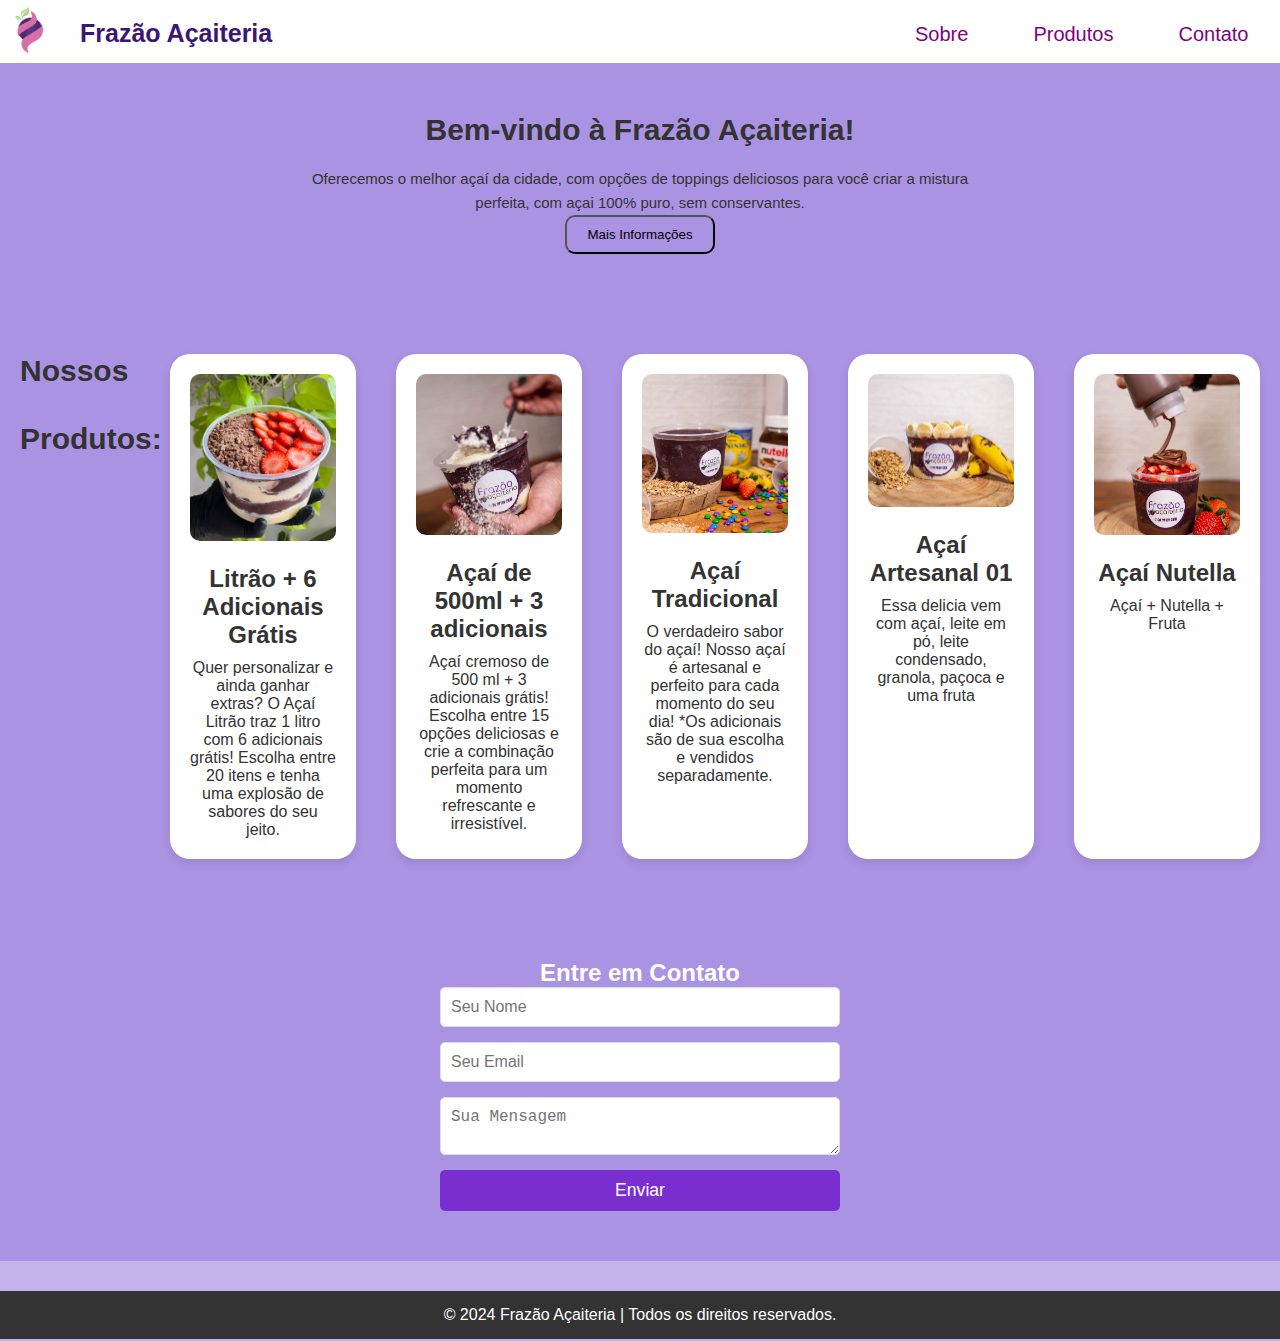
==== commit 1ca2b7f5: "up" ====
--- a/index.html
+++ b/index.html
@@ -33,6 +33,7 @@
     <section id="sobre" class="sobre">
         <h2>Bem-vindo à Frazão Açaiteria!</h2>
         <p>Oferecemos o melhor açaí da cidade, com opções de toppings deliciosos para você criar a mistura perfeita, com açai 100% puro, sem conservantes.</p>
+        <button class="link-info">Mais Informações</button>
     </section>
 
     <!-- Seção Produtos -->
@@ -63,8 +64,6 @@
             <h3>Açaí Nutella</h3>
             <p>Açaí + Nutella + Fruta</p>
         </div>
-
-
     </section>
 
     <!-- Seção Contato -->
@@ -78,6 +77,19 @@
         </form>
     </section>
 
+    <section>
+        <div class="modal">
+            <div class="modal-conteudo">
+              <h2>Venom 3: A Ultima Rodada</h2>
+              <p>Caçados por forças tanto do seu planeta natal quanto da Terra, a dupla se encontra em um aperto crescente, com a rede se fechando rapidamente ao seu redor. 
+                À medida que a pressão aumenta, Eddie e Venom são forçados a tomar uma decisão devastadora que marcará o fim de sua última dança juntos.
+              </p>
+              <p>Gênero: <strong>Ação</strong></p>
+              <p>Ano de Lançamento: <strong>2024</strong></p>
+            </div>
+          </div>
+    </section>
+
     <!-- Rodapé -->
     <footer>
         <p>&copy; 2024 Frazão Açaiteria | Todos os direitos reservados.</p>
--- a/css/style.css
+++ b/css/style.css
@@ -192,6 +192,35 @@
     background-color: #b26922;
 }
 
+/* Modal */
+.modal {
+    display: none;
+    /* Mostrar NADA */
+    position: fixed;
+    z-index: 5;
+    left: 0;
+    top: 0;
+    width: 100%;
+    height: 100%;
+    background-color: rgba(0, 0, 0, 0.8);
+}
+
+.modal-conteudo {
+    background-color: #181818;
+    margin: 30px auto;
+    padding: 20px;
+    width: 60%;
+    color: white;
+}
+
+.link-info {
+    background-color: transparent;
+    padding: 10px 20px;
+    border-radius: 10px;
+    cursor: pointer;
+}
+
+
 /* Rodapé */
 footer {
     background-color: #333;
